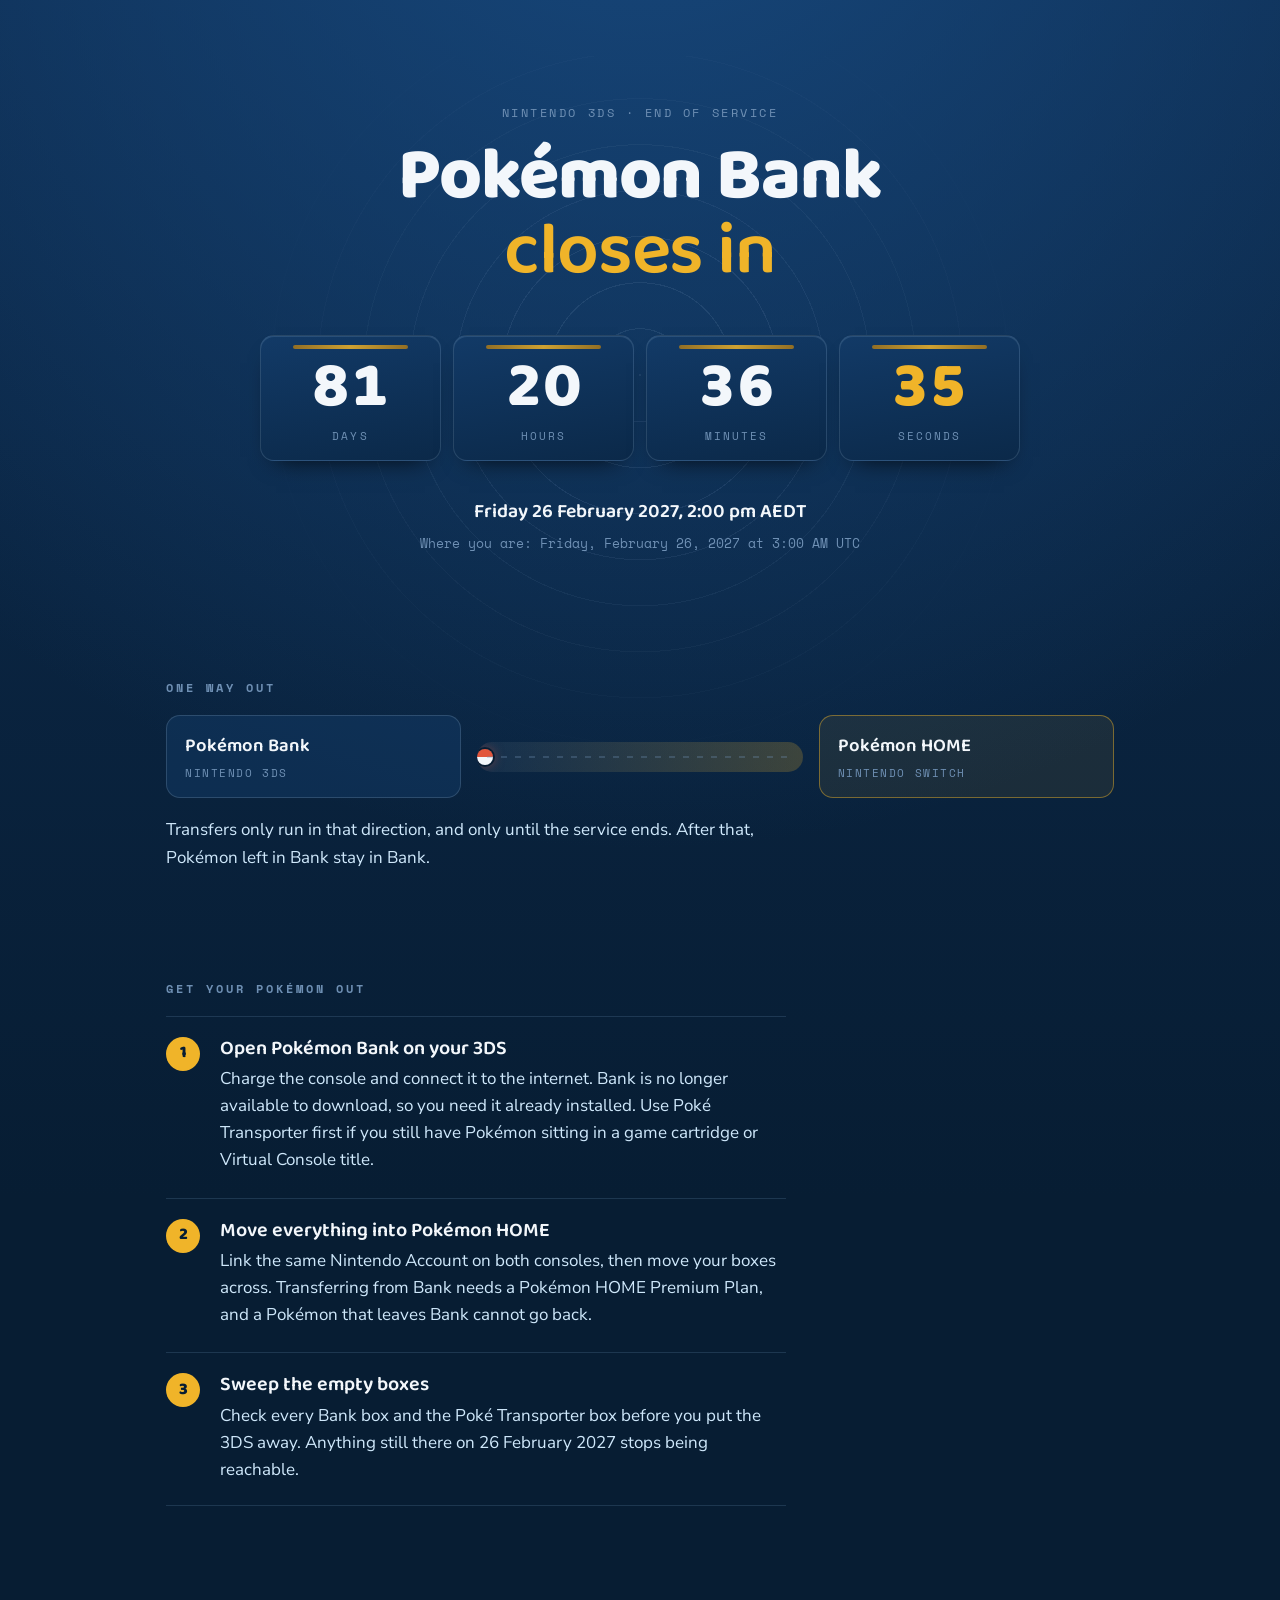
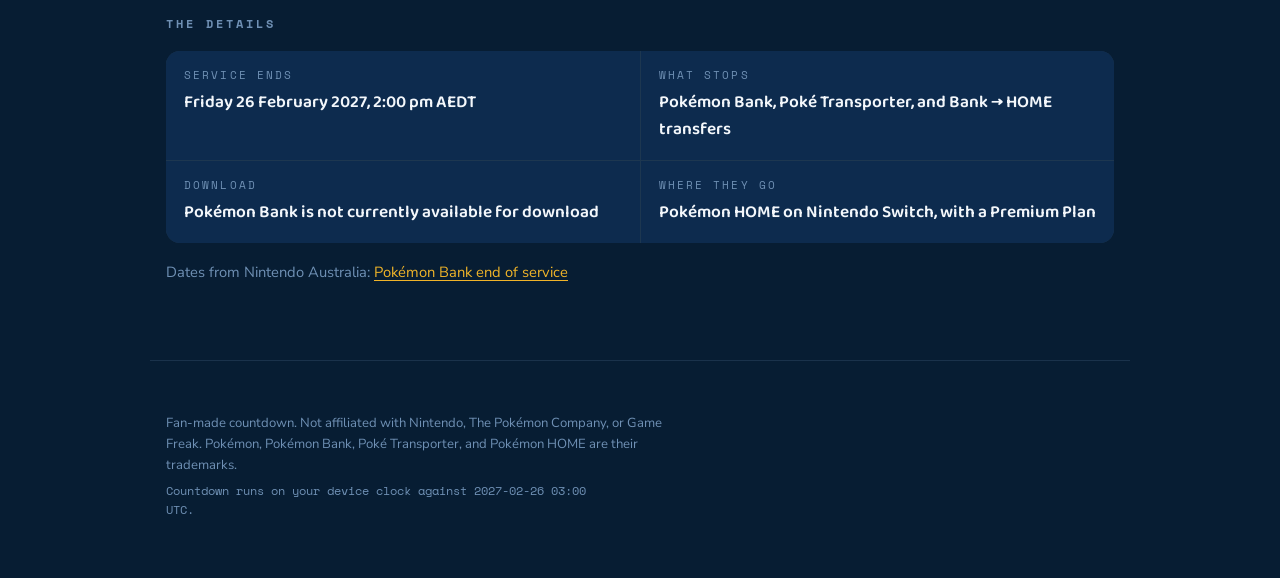
==== index.html @ c3e802b4 "feat: Pokémon-themed countdown to Pokémon Bank end of service Static single-page countdown to 2027-0" ====
<!DOCTYPE html>
<html lang="en">
<head>
<meta charset="utf-8">
<meta name="viewport" content="width=device-width, initial-scale=1">
<title>Pokémon Bank closes in… — countdown to end of service</title>
<meta name="description" content="Live countdown to Pokémon Bank and Poké Transporter end of service on Friday 26 February 2027, 2:00 pm AEDT. Move your Pokémon to Pokémon HOME before the vault shuts.">
<meta name="theme-color" content="#071d33">
<meta property="og:title" content="Pokémon Bank closes in…">
<meta property="og:description" content="Pokémon Bank and Poké Transporter end service on 26 February 2027. Get your Pokémon out.">
<meta property="og:type" content="website">
<link rel="icon" href="data:image/svg+xml,<svg xmlns='http://www.w3.org/2000/svg' viewBox='0 0 32 32'><circle cx='16' cy='16' r='14' fill='%23f0b429'/><path d='M2 16h28' stroke='%23071d33' stroke-width='3'/><circle cx='16' cy='16' r='5' fill='%23071d33'/><circle cx='16' cy='16' r='2.5' fill='%23f3f7fb'/></svg>">
<link rel="preconnect" href="https://fonts.googleapis.com">
<link rel="preconnect" href="https://fonts.gstatic.com" crossorigin>
<link href="https://fonts.googleapis.com/css2?family=Baloo+2:wght@600;800&family=Nunito+Sans:ital,wght@0,400;0,600;1,400&family=Space+Mono:wght@400;700&display=swap" rel="stylesheet">
<link rel="stylesheet" href="styles.css">
</head>
<body>

<main>

  <!-- ░░ hero: the vault door ░░ -->
  <section class="vault" aria-labelledby="hero-title">
    <div class="vault__rings" aria-hidden="true"></div>

    <p class="eyebrow">Nintendo 3DS &middot; end of service</p>
    <h1 id="hero-title">Pokémon&nbsp;Bank<br><span class="hero__verb">closes in</span></h1>

    <!-- signature: four deposit boxes, gold slot band, digits tumbling toward zero -->
    <div class="boxes" id="boxes" aria-hidden="true">
      <div class="box">
        <span class="box__digits" id="days">—</span>
        <span class="box__label">days</span>
      </div>
      <div class="box">
        <span class="box__digits" id="hours">—</span>
        <span class="box__label">hours</span>
      </div>
      <div class="box">
        <span class="box__digits" id="minutes">—</span>
        <span class="box__label">minutes</span>
      </div>
      <div class="box box--seconds">
        <span class="box__digits" id="seconds">—</span>
        <span class="box__label">seconds</span>
      </div>
    </div>
    <p class="sr-only" id="countdown-sr" role="status" aria-live="polite">Loading the countdown.</p>

    <p class="deadline">
      <strong>Friday 26 February 2027, 2:00&nbsp;pm AEDT</strong>
      <span class="deadline__local" id="local-time"></span>
    </p>
  </section>

  <!-- ░░ the one-way trip out ░░ -->
  <section class="rail" aria-labelledby="rail-title">
    <h2 class="rail__title" id="rail-title">One way out</h2>
    <div class="rail__track">
      <div class="node node--from">
        <span class="node__name">Pokémon Bank</span>
        <span class="node__meta">Nintendo 3DS</span>
      </div>
      <div class="rail__line" aria-hidden="true"><span class="rail__ball"></span></div>
      <div class="node node--to">
        <span class="node__name">Pokémon HOME</span>
        <span class="node__meta">Nintendo Switch</span>
      </div>
    </div>
    <p class="rail__note">Transfers only run in that direction, and only until the service ends. After that, Pokémon left in Bank stay in Bank.</p>
  </section>

  <!-- ░░ do this, in this order ░░ -->
  <section class="steps" aria-labelledby="steps-title">
    <h2 id="steps-title">Get your Pokémon out</h2>
    <ol class="steps__list">
      <li class="step">
        <h3 class="step__name">Open Pokémon Bank on your 3DS</h3>
        <p>Charge the console and connect it to the internet. Bank is no longer available to download, so you need it already installed. Use Poké Transporter first if you still have Pokémon sitting in a game cartridge or Virtual Console title.</p>
      </li>
      <li class="step">
        <h3 class="step__name">Move everything into Pokémon HOME</h3>
        <p>Link the same Nintendo Account on both consoles, then move your boxes across. Transferring from Bank needs a Pokémon HOME Premium Plan, and a Pokémon that leaves Bank cannot go back.</p>
      </li>
      <li class="step">
        <h3 class="step__name">Sweep the empty boxes</h3>
        <p>Check every Bank box and the Poké Transporter box before you put the 3DS away. Anything still there on 26 February 2027 stops being reachable.</p>
      </li>
    </ol>
  </section>

  <!-- ░░ the receipt ░░ -->
  <section class="facts" aria-labelledby="facts-title">
    <h2 id="facts-title">The details</h2>
    <dl class="facts__list">
      <div class="fact">
        <dt>Service ends</dt>
        <dd>Friday 26 February 2027, 2:00&nbsp;pm AEDT</dd>
      </div>
      <div class="fact">
        <dt>What stops</dt>
        <dd>Pokémon Bank, Poké Transporter, and Bank&nbsp;→&nbsp;HOME transfers</dd>
      </div>
      <div class="fact">
        <dt>Download</dt>
        <dd>Pokémon Bank is not currently available for download</dd>
      </div>
      <div class="fact">
        <dt>Where they go</dt>
        <dd>Pokémon HOME on Nintendo Switch, with a Premium Plan</dd>
      </div>
    </dl>
    <p class="facts__source">
      Dates from Nintendo&nbsp;Australia:
      <a href="https://www.nintendo.com/au/support/articles/pokemon-bank-end-of-service/" rel="noopener">Pokémon Bank end of service</a>
    </p>
  </section>

</main>

<footer class="footer">
  <p>Fan-made countdown. Not affiliated with Nintendo, The Pokémon Company, or Game Freak. Pokémon, Pokémon Bank, Poké Transporter, and Pokémon HOME are their trademarks.</p>
  <p class="footer__tz">Countdown runs on your device clock against 2027-02-26 03:00 UTC.</p>
</footer>

<script src="countdown.js"></script>
</body>
</html>
---- styles.css ----
/* ───────────────────────────────────────────────
   Pokémon Bank countdown — vault interior palette
   Deposit-slip blue, vault steel, Bank-logo gold.
   One theme on purpose: you are inside the vault.
   ─────────────────────────────────────────────── */

:root {
  --vault-void:   #071d33;
  --vault-deep:   #0d2b4e;
  --vault-panel:  #123a67;
  --steel:        #6f90b4;
  --bank-sky:     #cfe8fb;
  --paper:        #f3f7fb;
  --coin:         #f0b429;
  --coin-dim:     #a8781a;
  --alert:        #e2563c;

  --font-display: "Baloo 2", "Trebuchet MS", system-ui, sans-serif;
  --font-body:    "Nunito Sans", system-ui, -apple-system, sans-serif;
  --font-util:    "Space Mono", ui-monospace, monospace;

  --gutter: 16px;
  --measure: 62ch;
  --radius: 14px;
}

*, *::before, *::after { box-sizing: border-box; }

html { -webkit-text-size-adjust: 100%; }

body {
  margin: 0;
  padding: 0;
  background: var(--vault-void);
  background-image:
    radial-gradient(ellipse 120% 70% at 50% -10%, #17487d 0%, transparent 70%),
    linear-gradient(180deg, var(--vault-deep) 0%, var(--vault-void) 55%);
  background-repeat: no-repeat;
  color: var(--bank-sky);
  font-family: var(--font-body);
  font-size: 17px;
  line-height: 1.6;
  overflow-x: hidden;
}

main { display: block; }

h1, h2, h3 {
  font-family: var(--font-display);
  font-weight: 800;
  line-height: 1.02;
  margin: 0;
  color: var(--paper);
}

a {
  color: var(--coin);
  text-decoration-thickness: 1px;
  text-underline-offset: 3px;
}
a:hover { color: var(--paper); }

:focus-visible {
  outline: 3px solid var(--coin);
  outline-offset: 3px;
  border-radius: 4px;
}

.sr-only {
  position: absolute;
  width: 1px; height: 1px;
  padding: 0; margin: -1px;
  overflow: hidden;
  clip: rect(0 0 0 0);
  white-space: nowrap;
  border: 0;
}

/* shared section shell — one source of spacing, no later overrides */
.vault, .rail, .steps, .facts, .footer {
  padding-inline: var(--gutter);
  margin-inline: auto;
  max-width: 980px;
}

/* ── hero: vault door ───────────────────────── */

.vault {
  position: relative;
  padding-block: clamp(56px, 11vw, 104px) clamp(40px, 7vw, 72px);
  text-align: center;
}

/* concentric vault-door rings, the single loud backdrop */
.vault__rings {
  position: absolute;
  top: clamp(20px, 6vw, 56px);
  left: 50%;
  translate: -50% 0;
  width: min(760px, 150vw);
  aspect-ratio: 1;
  pointer-events: none;
  z-index: 0;
  background:
    repeating-radial-gradient(circle at 50% 42%,
      rgba(111,144,180,0.16) 0 1px,
      transparent 1px 46px);
  mask-image: radial-gradient(circle at 50% 42%, #000 20%, transparent 68%);
  -webkit-mask-image: radial-gradient(circle at 50% 42%, #000 20%, transparent 68%);
}

.vault > *:not(.vault__rings) { position: relative; z-index: 1; }

.eyebrow {
  font-family: var(--font-util);
  font-size: 0.72rem;
  letter-spacing: 0.22em;
  text-transform: uppercase;
  color: var(--steel);
  margin: 0 0 18px;
}

#hero-title {
  font-size: clamp(2.6rem, 10vw, 4.6rem);
  letter-spacing: -0.015em;
}

.hero__verb {
  display: inline-block;
  color: var(--coin);
  font-weight: 600;
}

/* ── signature: the deposit boxes ───────────── */

.boxes {
  display: grid;
  grid-template-columns: repeat(2, minmax(0, 1fr));
  gap: 12px;
  margin: clamp(28px, 5vw, 44px) auto 0;
  max-width: 760px;
}

.box {
  position: relative;
  padding: 20px 10px 16px;
  border-radius: var(--radius);
  background: linear-gradient(170deg, var(--vault-panel) 0%, #0b2949 100%);
  border: 1px solid rgba(207,232,251,0.14);
  box-shadow: inset 0 1px 0 rgba(207,232,251,0.12), 0 12px 24px -16px #000;
  overflow: hidden;
}

/* the gold slot band every Bank deposit box carries */
.box::before {
  content: "";
  position: absolute;
  inset-inline: 18%;
  top: 9px;
  height: 4px;
  border-radius: 99px;
  background: linear-gradient(90deg, var(--coin-dim), var(--coin), var(--coin-dim));
  opacity: 0.85;
}

.box__digits {
  display: block;
  font-family: var(--font-display);
  font-weight: 800;
  font-size: clamp(2.5rem, 11vw, 4rem);
  line-height: 1;
  color: var(--paper);
  font-variant-numeric: tabular-nums;
  letter-spacing: 0.01em;
}

.box__label {
  display: block;
  margin-top: 8px;
  font-family: var(--font-util);
  font-size: 0.66rem;
  letter-spacing: 0.2em;
  text-transform: uppercase;
  color: var(--steel);
}

.box--seconds .box__digits { color: var(--coin); }

/* final day: the whole vault goes red */
.boxes.is-urgent .box__digits { color: var(--alert); }

.deadline {
  margin: clamp(26px, 4vw, 36px) 0 0;
  font-size: 1.02rem;
  color: var(--bank-sky);
}
.deadline strong {
  display: block;
  font-family: var(--font-display);
  font-weight: 600;
  font-size: 1.22rem;
  color: var(--paper);
}
.deadline__local {
  display: block;
  margin-top: 6px;
  font-family: var(--font-util);
  font-size: 0.8rem;
  color: var(--steel);
}

/* ended state */
.vault.is-ended .hero__verb { color: var(--alert); }

/* ── rail: Bank → HOME ──────────────────────── */

.rail { padding-block: clamp(34px, 6vw, 56px); }

.rail__title, .steps h2, .facts h2 {
  font-size: 0.78rem;
  font-family: var(--font-util);
  font-weight: 700;
  letter-spacing: 0.24em;
  text-transform: uppercase;
  color: var(--steel);
  margin-bottom: 20px;
}

.rail__track {
  display: grid;
  grid-template-columns: 1fr;
  gap: 14px;
  align-items: center;
}

.node {
  padding: 16px 18px;
  border-radius: var(--radius);
  border: 1px solid rgba(207,232,251,0.16);
  background: rgba(18,58,103,0.5);
}
.node--to {
  border-color: rgba(240,180,41,0.45);
  background: rgba(240,180,41,0.08);
}
.node__name {
  display: block;
  font-family: var(--font-display);
  font-weight: 600;
  font-size: 1.16rem;
  color: var(--paper);
}
.node__meta {
  display: block;
  font-family: var(--font-util);
  font-size: 0.7rem;
  letter-spacing: 0.14em;
  text-transform: uppercase;
  color: var(--steel);
  margin-top: 2px;
}

.rail__line {
  position: relative;
  height: 30px;
  border-radius: 99px;
  background:
    linear-gradient(90deg, rgba(111,144,180,0.1), rgba(240,180,41,0.22));
  overflow: hidden;
}
.rail__line::after {
  content: "";
  position: absolute;
  inset-inline: 10px;
  top: 50%;
  height: 1px;
  translate: 0 -50%;
  background: repeating-linear-gradient(90deg, var(--steel) 0 6px, transparent 6px 14px);
  opacity: 0.6;
}

/* the travelling Poké Ball */
.rail__ball {
  position: absolute;
  top: 50%;
  left: 0;
  width: 16px; height: 16px;
  translate: 0 -50%;
  border-radius: 50%;
  background: linear-gradient(180deg, var(--alert) 0 48%, var(--paper) 52% 100%);
  box-shadow: 0 0 0 2px var(--vault-void), 0 0 12px rgba(226,86,60,0.6);
  animation: travel 4.2s cubic-bezier(.5,0,.5,1) infinite;
}

@keyframes travel {
  0%   { left: 2%;  opacity: 0; }
  12%  { opacity: 1; }
  88%  { opacity: 1; }
  100% { left: 94%; opacity: 0; }
}

.rail__note {
  margin: 18px 0 0;
  max-width: var(--measure);
  color: var(--bank-sky);
}

/* ── steps ──────────────────────────────────── */

.steps { padding-block: clamp(34px, 6vw, 56px); }

.steps__list {
  list-style: none;
  counter-reset: step;
  margin: 0;
  padding: 0;
  display: grid;
  gap: 2px;
}

.step {
  counter-increment: step;
  position: relative;
  padding: 22px 0 22px 54px;
  border-top: 1px solid rgba(111,144,180,0.22);
  max-width: var(--measure);
}
.steps__list .step:last-child { border-bottom: 1px solid rgba(111,144,180,0.22); }

.step::before {
  content: counter(step);
  position: absolute;
  left: 0;
  top: 20px;
  width: 34px; height: 34px;
  display: grid;
  place-items: center;
  border-radius: 50%;
  background: var(--coin);
  color: var(--vault-void);
  font-family: var(--font-display);
  font-weight: 800;
  font-size: 1.05rem;
}

.step__name {
  font-size: 1.24rem;
  font-weight: 600;
  margin-bottom: 6px;
}
.step p { margin: 0; color: var(--bank-sky); }

/* ── facts ──────────────────────────────────── */

.facts { padding-block: clamp(34px, 6vw, 56px); }

.facts__list {
  margin: 0;
  display: grid;
  grid-template-columns: 1fr;
  gap: 1px;
  background: rgba(111,144,180,0.22);
  border-radius: var(--radius);
  overflow: hidden;
}

.fact {
  background: var(--vault-deep);
  padding: 16px 18px;
}
.fact dt {
  font-family: var(--font-util);
  font-size: 0.66rem;
  letter-spacing: 0.2em;
  text-transform: uppercase;
  color: var(--steel);
}
.fact dd {
  margin: 5px 0 0;
  font-family: var(--font-display);
  font-weight: 600;
  font-size: 1.08rem;
  color: var(--paper);
}

.facts__source {
  margin: 18px 0 0;
  font-size: 0.92rem;
  color: var(--steel);
}

/* ── footer ─────────────────────────────────── */

.footer {
  padding-block: clamp(30px, 5vw, 52px);
  border-top: 1px solid rgba(111,144,180,0.18);
  margin-top: 20px;
  color: var(--steel);
  font-size: 0.82rem;
}
.footer p { margin: 0 0 6px; max-width: var(--measure); }
.footer__tz { font-family: var(--font-util); font-size: 0.74rem; }

/* ── wider viewports ────────────────────────── */

@media (min-width: 620px) {
  .boxes { grid-template-columns: repeat(4, minmax(0, 1fr)); }
  .facts__list { grid-template-columns: repeat(2, minmax(0, 1fr)); }
  .rail__track { grid-template-columns: minmax(0,1fr) minmax(90px, 1.1fr) minmax(0,1fr); gap: 16px; }
}

@media (prefers-reduced-motion: reduce) {
  .rail__ball { animation: none; left: 46%; opacity: 1; }
  * { scroll-behavior: auto; }
}
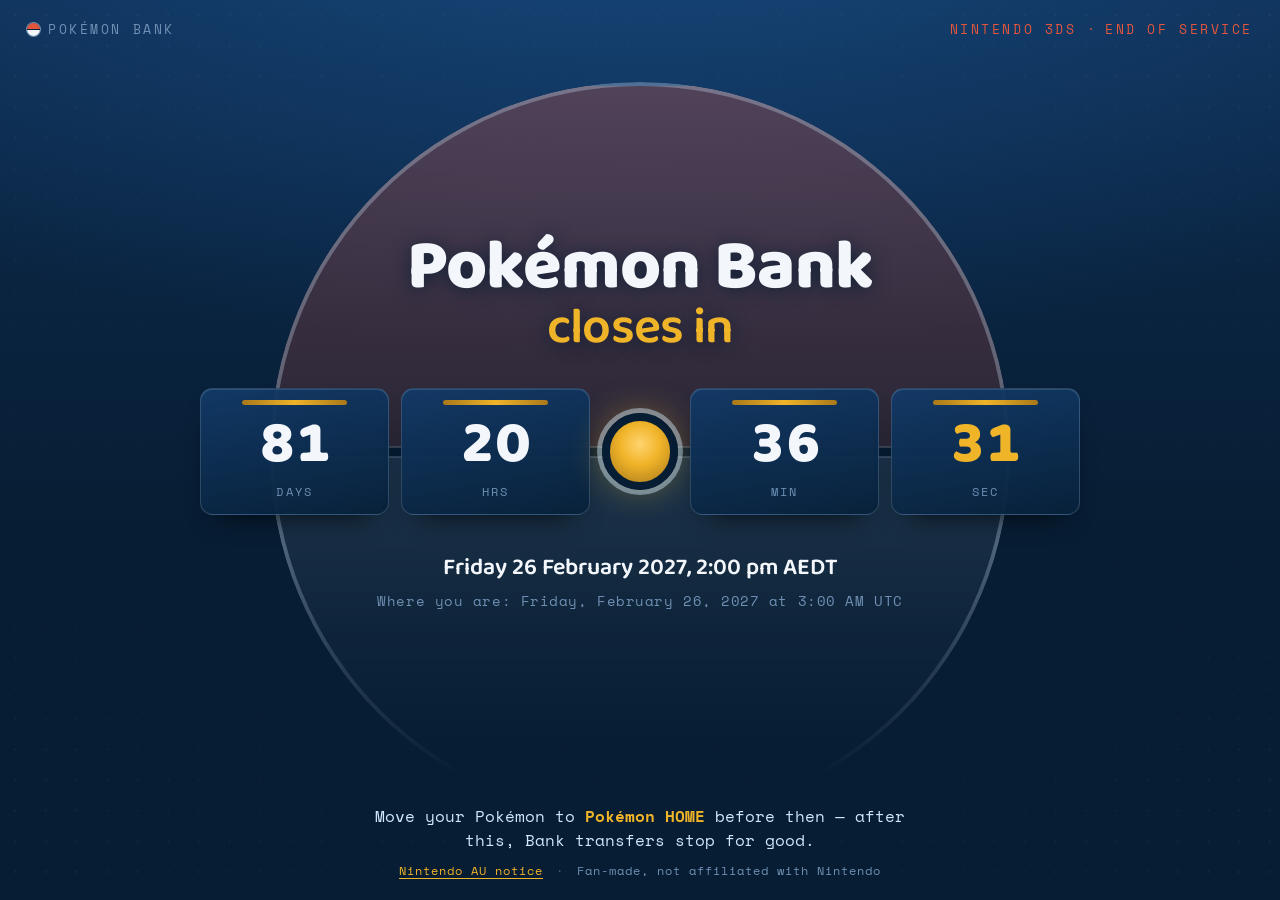
==== commit c97aaf44: "feat: rebuild countdown as a single no-scroll Poké Ball screen The page is now one 100dvh grid (bar " ====
--- a/index.html
+++ b/index.html
@@ -2,47 +2,58 @@
 <html lang="en">
 <head>
 <meta charset="utf-8">
-<meta name="viewport" content="width=device-width, initial-scale=1">
+<meta name="viewport" content="width=device-width, initial-scale=1, viewport-fit=cover">
 <title>Pokémon Bank closes in… — countdown to end of service</title>
 <meta name="description" content="Live countdown to Pokémon Bank and Poké Transporter end of service on Friday 26 February 2027, 2:00 pm AEDT. Move your Pokémon to Pokémon HOME before the vault shuts.">
 <meta name="theme-color" content="#071d33">
 <meta property="og:title" content="Pokémon Bank closes in…">
 <meta property="og:description" content="Pokémon Bank and Poké Transporter end service on 26 February 2027. Get your Pokémon out.">
 <meta property="og:type" content="website">
-<link rel="icon" href="data:image/svg+xml,<svg xmlns='http://www.w3.org/2000/svg' viewBox='0 0 32 32'><circle cx='16' cy='16' r='14' fill='%23f0b429'/><path d='M2 16h28' stroke='%23071d33' stroke-width='3'/><circle cx='16' cy='16' r='5' fill='%23071d33'/><circle cx='16' cy='16' r='2.5' fill='%23f3f7fb'/></svg>">
+<link rel="icon" href="data:image/svg+xml,<svg xmlns='http://www.w3.org/2000/svg' viewBox='0 0 32 32'><circle cx='16' cy='16' r='14' fill='%23e2563c'/><path d='M2.3 16a13.7 13.7 0 0 0 27.4 0z' fill='%23f3f7fb'/><path d='M2 16h28' stroke='%23071d33' stroke-width='3'/><circle cx='16' cy='16' r='5' fill='%23071d33'/><circle cx='16' cy='16' r='2.6' fill='%23f0b429'/></svg>">
 <link rel="preconnect" href="https://fonts.googleapis.com">
 <link rel="preconnect" href="https://fonts.gstatic.com" crossorigin>
-<link href="https://fonts.googleapis.com/css2?family=Baloo+2:wght@600;800&family=Nunito+Sans:ital,wght@0,400;0,600;1,400&family=Space+Mono:wght@400;700&display=swap" rel="stylesheet">
+<link href="https://fonts.googleapis.com/css2?family=Baloo+2:wght@600;800&family=Space+Mono:wght@400;700&display=swap" rel="stylesheet">
 <link rel="stylesheet" href="styles.css">
 </head>
 <body>
 
-<main>
+<div class="screen vault">
 
-  <!-- ░░ hero: the vault door ░░ -->
-  <section class="vault" aria-labelledby="hero-title">
-    <div class="vault__rings" aria-hidden="true"></div>
+  <div class="grid-wash" aria-hidden="true"></div>
 
-    <p class="eyebrow">Nintendo 3DS &middot; end of service</p>
-    <h1 id="hero-title">Pokémon&nbsp;Bank<br><span class="hero__verb">closes in</span></h1>
+  <header class="bar">
+    <span class="bar__tag"><span class="bar__pip"></span>Pokémon Bank</span>
+    <span class="bar__tag bar__tag--end"><span class="bar__sys">Nintendo 3DS &middot; </span>end of service</span>
+  </header>
 
-    <!-- signature: four deposit boxes, gold slot band, digits tumbling toward zero -->
+  <main class="stage">
+    <h1 id="hero-title">Pokémon Bank <span class="hero__verb">closes in</span></h1>
+
+    <!-- the vault door is a Poké Ball; its seam runs along the deposit row,
+         and its button sits in the middle of the row, not behind it -->
     <div class="boxes" id="boxes" aria-hidden="true">
+      <div class="pokeball">
+        <span class="pokeball__seam"></span>
+      </div>
+
       <div class="box">
         <span class="box__digits" id="days">—</span>
         <span class="box__label">days</span>
       </div>
       <div class="box">
         <span class="box__digits" id="hours">—</span>
-        <span class="box__label">hours</span>
+        <span class="box__label">hrs</span>
       </div>
+
+      <span class="pivot"></span>
+
       <div class="box">
         <span class="box__digits" id="minutes">—</span>
-        <span class="box__label">minutes</span>
+        <span class="box__label">min</span>
       </div>
       <div class="box box--seconds">
         <span class="box__digits" id="seconds">—</span>
-        <span class="box__label">seconds</span>
+        <span class="box__label">sec</span>
       </div>
     </div>
     <p class="sr-only" id="countdown-sr" role="status" aria-live="polite">Loading the countdown.</p>
@@ -51,77 +62,18 @@
       <strong>Friday 26 February 2027, 2:00&nbsp;pm AEDT</strong>
       <span class="deadline__local" id="local-time"></span>
     </p>
-  </section>
+  </main>
 
-  <!-- ░░ the one-way trip out ░░ -->
-  <section class="rail" aria-labelledby="rail-title">
-    <h2 class="rail__title" id="rail-title">One way out</h2>
-    <div class="rail__track">
-      <div class="node node--from">
-        <span class="node__name">Pokémon Bank</span>
-        <span class="node__meta">Nintendo 3DS</span>
-      </div>
-      <div class="rail__line" aria-hidden="true"><span class="rail__ball"></span></div>
-      <div class="node node--to">
-        <span class="node__name">Pokémon HOME</span>
-        <span class="node__meta">Nintendo Switch</span>
-      </div>
-    </div>
-    <p class="rail__note">Transfers only run in that direction, and only until the service ends. After that, Pokémon left in Bank stay in Bank.</p>
-  </section>
+  <footer class="foot">
+    <p class="cta">Move your Pokémon to <strong>Pokémon&nbsp;HOME</strong> before then &mdash; after this, Bank transfers stop for good.</p>
+    <p class="meta">
+      <a href="https://www.nintendo.com/au/support/articles/pokemon-bank-end-of-service/" rel="noopener">Nintendo&nbsp;AU notice</a>
+      <span class="meta__sep">&middot;</span>
+      Fan-made, not affiliated with Nintendo
+    </p>
+  </footer>
 
-  <!-- ░░ do this, in this order ░░ -->
-  <section class="steps" aria-labelledby="steps-title">
-    <h2 id="steps-title">Get your Pokémon out</h2>
-    <ol class="steps__list">
-      <li class="step">
-        <h3 class="step__name">Open Pokémon Bank on your 3DS</h3>
-        <p>Charge the console and connect it to the internet. Bank is no longer available to download, so you need it already installed. Use Poké Transporter first if you still have Pokémon sitting in a game cartridge or Virtual Console title.</p>
-      </li>
-      <li class="step">
-        <h3 class="step__name">Move everything into Pokémon HOME</h3>
-        <p>Link the same Nintendo Account on both consoles, then move your boxes across. Transferring from Bank needs a Pokémon HOME Premium Plan, and a Pokémon that leaves Bank cannot go back.</p>
-      </li>
-      <li class="step">
-        <h3 class="step__name">Sweep the empty boxes</h3>
-        <p>Check every Bank box and the Poké Transporter box before you put the 3DS away. Anything still there on 26 February 2027 stops being reachable.</p>
-      </li>
-    </ol>
-  </section>
-
-  <!-- ░░ the receipt ░░ -->
-  <section class="facts" aria-labelledby="facts-title">
-    <h2 id="facts-title">The details</h2>
-    <dl class="facts__list">
-      <div class="fact">
-        <dt>Service ends</dt>
-        <dd>Friday 26 February 2027, 2:00&nbsp;pm AEDT</dd>
-      </div>
-      <div class="fact">
-        <dt>What stops</dt>
-        <dd>Pokémon Bank, Poké Transporter, and Bank&nbsp;→&nbsp;HOME transfers</dd>
-      </div>
-      <div class="fact">
-        <dt>Download</dt>
-        <dd>Pokémon Bank is not currently available for download</dd>
-      </div>
-      <div class="fact">
-        <dt>Where they go</dt>
-        <dd>Pokémon HOME on Nintendo Switch, with a Premium Plan</dd>
-      </div>
-    </dl>
-    <p class="facts__source">
-      Dates from Nintendo&nbsp;Australia:
-      <a href="https://www.nintendo.com/au/support/articles/pokemon-bank-end-of-service/" rel="noopener">Pokémon Bank end of service</a>
-    </p>
-  </section>
-
-</main>
-
-<footer class="footer">
-  <p>Fan-made countdown. Not affiliated with Nintendo, The Pokémon Company, or Game Freak. Pokémon, Pokémon Bank, Poké Transporter, and Pokémon HOME are their trademarks.</p>
-  <p class="footer__tz">Countdown runs on your device clock against 2027-02-26 03:00 UTC.</p>
-</footer>
+</div>
 
 <script src="countdown.js"></script>
 </body>
--- a/styles.css
+++ b/styles.css
@@ -1,70 +1,313 @@
-/* ───────────────────────────────────────────────
-   Pokémon Bank countdown — vault interior palette
-   Deposit-slip blue, vault steel, Bank-logo gold.
-   One theme on purpose: you are inside the vault.
-   ─────────────────────────────────────────────── */
+/* ───────────────────────────────────────────────────────────────
+   Pokémon Bank countdown — one screen, no scroll.
+   The vault door is a Poké Ball; its seam runs behind the
+   deposit boxes. Palette is Bank's own: deposit-slip blue,
+   vault steel, Bank-logo gold, Poké Ball red.
+   Every size is clamped against BOTH vw and vh so the single
+   screen holds on a phone in landscape and on a desktop.
+   ─────────────────────────────────────────────────────────────── */
 
 :root {
-  --vault-void:   #071d33;
-  --vault-deep:   #0d2b4e;
-  --vault-panel:  #123a67;
-  --steel:        #6f90b4;
-  --bank-sky:     #cfe8fb;
-  --paper:        #f3f7fb;
-  --coin:         #f0b429;
-  --coin-dim:     #a8781a;
-  --alert:        #e2563c;
+  --vault-void:  #071d33;
+  --vault-deep:  #0d2b4e;
+  --vault-panel: #123a67;
+  --steel:       #6f90b4;
+  --bank-sky:    #cfe8fb;
+  --paper:       #f3f7fb;
+  --coin:        #f0b429;
+  --coin-dim:    #a8781a;
+  --ball-red:    #e2563c;
 
   --font-display: "Baloo 2", "Trebuchet MS", system-ui, sans-serif;
-  --font-body:    "Nunito Sans", system-ui, -apple-system, sans-serif;
   --font-util:    "Space Mono", ui-monospace, monospace;
 
-  --gutter: 16px;
-  --measure: 62ch;
-  --radius: 14px;
+  /* Every size is clamped against BOTH axes: the width term wins on a
+     phone, the height term wins on a short landscape window. */
+  --radius: clamp(8px, 1.4vmin, 16px);
 }
 
 *, *::before, *::after { box-sizing: border-box; }
 
-html { -webkit-text-size-adjust: 100%; }
-
-body {
+html, body {
+  height: 100%;
   margin: 0;
   padding: 0;
+  overflow: hidden;              /* no scrolling, anywhere */
+  overscroll-behavior: none;
+}
+
+body {
   background: var(--vault-void);
-  background-image:
-    radial-gradient(ellipse 120% 70% at 50% -10%, #17487d 0%, transparent 70%),
-    linear-gradient(180deg, var(--vault-deep) 0%, var(--vault-void) 55%);
-  background-repeat: no-repeat;
   color: var(--bank-sky);
-  font-family: var(--font-body);
-  font-size: 17px;
-  line-height: 1.6;
-  overflow-x: hidden;
-}
-
-main { display: block; }
-
-h1, h2, h3 {
+  font-family: var(--font-util);
+  -webkit-text-size-adjust: 100%;
+  -webkit-font-smoothing: antialiased;
+}
+
+/* ── the screen: a single viewport-height vault panel ────────── */
+
+.screen {
+  position: relative;
+  isolation: isolate;
+  height: 100dvh;
+  min-height: 100svh;
+  display: grid;
+  /* max-content, not auto: auto tracks get inflated by align-content stretch */
+  grid-template-rows: max-content minmax(0, 1fr) max-content;
+  row-gap: clamp(8px, 2vmin, 24px);
+  padding:
+    calc(env(safe-area-inset-top)    + clamp(10px, 2.2vmin, 22px))
+    calc(env(safe-area-inset-right)  + clamp(14px, 3vmin, 40px))
+    calc(env(safe-area-inset-bottom) + clamp(10px, 2.2vmin, 22px))
+    calc(env(safe-area-inset-left)   + clamp(14px, 3vmin, 40px));
+  background:
+    radial-gradient(ellipse 130% 80% at 50% -15%, #17487d 0%, transparent 68%),
+    linear-gradient(180deg, var(--vault-deep) 0%, var(--vault-void) 60%);
+}
+
+/* ── the Poké Ball vault door ────────────────────────────────── */
+/* Anchored to the deposit row, so the seam always runs through it. */
+
+.pokeball {
+  position: absolute;
+  top: 50%;
+  left: 50%;
+  translate: -50% -50%;
+  width: min(90vmin, 740px);
+  aspect-ratio: 1;
+  border-radius: 50%;
+  z-index: -1;            /* behind the headline, above the dot wash */
+  pointer-events: none;
+  background:
+    linear-gradient(180deg,
+      rgba(226, 86, 60, 0.30) 0%,
+      rgba(226, 86, 60, 0.16) 49.4%,
+      rgba(207, 232, 251, 0.10) 50.6%,
+      rgba(207, 232, 251, 0.02) 100%);
+  border: clamp(2px, 0.45vmin, 5px) solid rgba(207, 232, 251, 0.30);
+  box-shadow: 0 0 120px rgba(7, 29, 51, 0.85);
+  /* the lower half dissolves instead of being cut off by the viewport,
+     so the ball reads as a door sinking into the vault floor */
+  mask-image: linear-gradient(180deg, #000 0 62%, transparent 94%);
+  -webkit-mask-image: linear-gradient(180deg, #000 0 62%, transparent 94%);
+}
+
+/* the band across a Poké Ball — also the vault door's hinge line */
+.pokeball__seam {
+  position: absolute;
+  top: 50%;
+  left: 0;
+  right: 0;
+  height: clamp(4px, 1vmin, 10px);
+  translate: 0 -50%;
+  background: var(--vault-void);
+  box-shadow:
+    0 -1px 0 rgba(207, 232, 251, 0.34),
+    0  1px 0 rgba(207, 232, 251, 0.34);
+}
+
+/* the ball's centre button, sitting in the middle of the deposit row */
+.pivot {
+  position: relative;
+  z-index: 1;
+  align-self: center;
+  width: clamp(30px, 8.5vmin, 78px);
+  aspect-ratio: 1;
+  border-radius: 50%;
+  background: radial-gradient(circle at 50% 38%, #ffd470 0%, var(--coin) 42%, var(--coin-dim) 100%);
+  border: clamp(3px, 0.9vmin, 8px) solid var(--vault-void);
+  box-shadow:
+    0 0 0 clamp(2px, 0.55vmin, 5px) rgba(207, 232, 251, 0.45),
+    0 0 34px rgba(240, 180, 41, 0.4);
+  animation: pulse 3.4s ease-in-out infinite;
+}
+
+@keyframes pulse {
+  0%, 100% { box-shadow: 0 0 0 clamp(2px, 0.55vmin, 5px) rgba(207,232,251,0.45), 0 0 22px rgba(240,180,41,0.28); }
+  50%      { box-shadow: 0 0 0 clamp(2px, 0.55vmin, 5px) rgba(207,232,251,0.60), 0 0 52px rgba(240,180,41,0.6); }
+}
+
+/* PC-box dot wash: the storage screen texture, barely there */
+.grid-wash {
+  position: absolute;
+  inset: 0;
+  z-index: -2;
+  pointer-events: none;
+  background-image: radial-gradient(rgba(207, 232, 251, 0.12) 1px, transparent 1px);
+  background-size: clamp(18px, 3.4vmin, 34px) clamp(18px, 3.4vmin, 34px);
+  mask-image: radial-gradient(ellipse 85% 70% at 50% 50%, transparent 38%, #000 100%);
+  -webkit-mask-image: radial-gradient(ellipse 85% 70% at 50% 50%, transparent 38%, #000 100%);
+  opacity: 0.55;
+}
+
+/* ── top bar: a 3DS-style status strip ──────────────────────── */
+
+.bar {
+  display: flex;
+  min-width: 0;          /* grid items default to min-width:auto and refuse to shrink */
+  justify-content: space-between;
+  align-items: center;
+  gap: 10px;
+  font-size: clamp(0.56rem, min(2.8vw, 1.5vh), 0.8rem);
+  letter-spacing: 0.2em;
+  text-transform: uppercase;
+  color: var(--steel);
+}
+
+.bar__tag { display: inline-flex; align-items: center; gap: 0.6em; white-space: nowrap; min-width: 0; }
+.bar__tag--end { color: var(--ball-red); flex: 0 1 auto; overflow: hidden; text-overflow: ellipsis; }
+
+/* a Poké Ball pip, drawn in CSS */
+.bar__pip {
+  width: 1.05em;
+  height: 1.05em;
+  border-radius: 50%;
+  flex: none;
+  background: linear-gradient(180deg, var(--ball-red) 0 46%, var(--vault-void) 46% 54%, var(--paper) 54% 100%);
+  box-shadow: 0 0 0 1px rgba(207, 232, 251, 0.5);
+}
+
+/* ── stage: title, boxes, deadline ──────────────────────────── */
+
+.stage {
+  display: grid;
+  min-width: 0;
+  align-content: center;
+  justify-items: center;
+  gap: clamp(12px, min(4vw, 3.4vh), 34px);
+  text-align: center;
+  min-height: 0;
+}
+
+#hero-title {
+  margin: 0;
+  max-width: 100%;
+  text-wrap: balance;
   font-family: var(--font-display);
   font-weight: 800;
-  line-height: 1.02;
+  line-height: 1.0;
+  letter-spacing: -0.01em;
+  font-size: clamp(1.5rem, min(8.6vw, 8vh), 4.4rem);
+  color: var(--paper);
+  text-shadow: 0 2px 18px rgba(7, 29, 51, 0.8);
+}
+
+.hero__verb {
+  display: block;
+  font-weight: 600;
+  color: var(--coin);
+  font-size: 0.72em;
+}
+
+/* ── the deposit boxes ──────────────────────────────────────── */
+
+.boxes {
+  position: relative;
+  display: grid;
+  grid-template-columns: repeat(2, minmax(0, 1fr)) auto repeat(2, minmax(0, 1fr));
+  align-items: stretch;
+  gap: clamp(5px, 1.3vmin, 14px);
+  width: 100%;
+  max-width: min(100%, 820px);
+}
+
+.box {
+  position: relative;
+  z-index: 1;
+  padding: clamp(14px, 3vmin, 26px) clamp(2px, 0.8vmin, 10px) clamp(7px, 1.6vmin, 15px);
+  border-radius: var(--radius);
+  background: linear-gradient(170deg, rgba(18, 58, 103, 0.96) 0%, rgba(8, 33, 58, 0.96) 100%);
+  border: 1px solid rgba(207, 232, 251, 0.18);
+  box-shadow: inset 0 1px 0 rgba(207, 232, 251, 0.14), 0 14px 30px -18px #000;
+  overflow: hidden;
+}
+
+/* the gold slot band on the front of every Bank deposit box */
+.box::before {
+  content: "";
+  position: absolute;
+  inset-inline: 22%;
+  top: clamp(5px, 1.2vmin, 11px);
+  height: clamp(3px, 0.6vmin, 5px);
+  border-radius: 99px;
+  background: linear-gradient(90deg, var(--coin-dim), var(--coin), var(--coin-dim));
+}
+
+.box__digits {
+  display: block;
+  font-family: var(--font-display);
+  font-weight: 800;
+  line-height: 1;
+  font-size: clamp(1.3rem, min(8vw, 6.6vh), 3.9rem);
+  color: var(--paper);
+  font-variant-numeric: tabular-nums;
+}
+
+.box__label {
+  display: block;
+  margin-top: clamp(3px, 0.9vmin, 9px);
+  font-size: clamp(0.5rem, min(2.5vw, 1.5vh), 0.72rem);
+  letter-spacing: 0.18em;
+  text-transform: uppercase;
+  color: var(--steel);
+}
+
+.box--seconds .box__digits { color: var(--coin); }
+
+/* final day: the whole vault goes red */
+.boxes.is-urgent .box__digits { color: var(--ball-red); }
+
+/* ── deadline ───────────────────────────────────────────────── */
+
+.deadline { margin: 0; }
+
+.deadline strong {
+  display: block;
+  font-family: var(--font-display);
+  font-weight: 600;
+  font-size: clamp(0.84rem, min(4.2vw, 2.6vh), 1.5rem);
+  color: var(--paper);
+}
+
+.deadline__local {
+  display: block;
+  margin-top: 0.35em;
+  font-size: clamp(0.56rem, min(3vw, 1.7vh), 0.86rem);
+  letter-spacing: 0.04em;
+  color: var(--steel);
+}
+
+/* ── bottom bar ─────────────────────────────────────────────── */
+
+.foot {
+  display: grid;
+  min-width: 0;
+  gap: clamp(4px, 1vmin, 10px);
+  justify-items: center;
+  text-align: center;
+}
+
+.cta {
   margin: 0;
-  color: var(--paper);
-}
-
-a {
-  color: var(--coin);
-  text-decoration-thickness: 1px;
-  text-underline-offset: 3px;
-}
+  max-width: min(54ch, 100%);
+  font-size: clamp(0.62rem, min(3.3vw, 1.9vh), 0.98rem);
+  line-height: 1.5;
+  color: var(--bank-sky);
+}
+.cta strong { color: var(--coin); font-weight: 700; }
+
+.meta {
+  margin: 0;
+  font-size: clamp(0.54rem, min(2.7vw, 1.5vh), 0.78rem);
+  letter-spacing: 0.08em;
+  color: var(--steel);
+}
+.meta__sep { opacity: 0.6; margin: 0 0.4em; }
+
+a { color: var(--coin); text-underline-offset: 3px; }
 a:hover { color: var(--paper); }
 
-:focus-visible {
-  outline: 3px solid var(--coin);
-  outline-offset: 3px;
-  border-radius: 4px;
-}
+:focus-visible { outline: 3px solid var(--coin); outline-offset: 3px; border-radius: 4px; }
 
 .sr-only {
   position: absolute;
@@ -76,340 +319,43 @@
   border: 0;
 }
 
-/* shared section shell — one source of spacing, no later overrides */
-.vault, .rail, .steps, .facts, .footer {
-  padding-inline: var(--gutter);
-  margin-inline: auto;
-  max-width: 980px;
-}
-
-/* ── hero: vault door ───────────────────────── */
-
-.vault {
-  position: relative;
-  padding-block: clamp(56px, 11vw, 104px) clamp(40px, 7vw, 72px);
-  text-align: center;
-}
-
-/* concentric vault-door rings, the single loud backdrop */
-.vault__rings {
-  position: absolute;
-  top: clamp(20px, 6vw, 56px);
-  left: 50%;
-  translate: -50% 0;
-  width: min(760px, 150vw);
-  aspect-ratio: 1;
-  pointer-events: none;
-  z-index: 0;
-  background:
-    repeating-radial-gradient(circle at 50% 42%,
-      rgba(111,144,180,0.16) 0 1px,
-      transparent 1px 46px);
-  mask-image: radial-gradient(circle at 50% 42%, #000 20%, transparent 68%);
-  -webkit-mask-image: radial-gradient(circle at 50% 42%, #000 20%, transparent 68%);
-}
-
-.vault > *:not(.vault__rings) { position: relative; z-index: 1; }
-
-.eyebrow {
-  font-family: var(--font-util);
-  font-size: 0.72rem;
-  letter-spacing: 0.22em;
-  text-transform: uppercase;
-  color: var(--steel);
-  margin: 0 0 18px;
-}
-
-#hero-title {
-  font-size: clamp(2.6rem, 10vw, 4.6rem);
-  letter-spacing: -0.015em;
-}
-
-.hero__verb {
-  display: inline-block;
-  color: var(--coin);
-  font-weight: 600;
-}
-
-/* ── signature: the deposit boxes ───────────── */
-
-.boxes {
-  display: grid;
-  grid-template-columns: repeat(2, minmax(0, 1fr));
-  gap: 12px;
-  margin: clamp(28px, 5vw, 44px) auto 0;
-  max-width: 760px;
-}
-
-.box {
-  position: relative;
-  padding: 20px 10px 16px;
-  border-radius: var(--radius);
-  background: linear-gradient(170deg, var(--vault-panel) 0%, #0b2949 100%);
-  border: 1px solid rgba(207,232,251,0.14);
-  box-shadow: inset 0 1px 0 rgba(207,232,251,0.12), 0 12px 24px -16px #000;
-  overflow: hidden;
-}
-
-/* the gold slot band every Bank deposit box carries */
-.box::before {
-  content: "";
-  position: absolute;
-  inset-inline: 18%;
-  top: 9px;
-  height: 4px;
-  border-radius: 99px;
-  background: linear-gradient(90deg, var(--coin-dim), var(--coin), var(--coin-dim));
-  opacity: 0.85;
-}
-
-.box__digits {
-  display: block;
-  font-family: var(--font-display);
-  font-weight: 800;
-  font-size: clamp(2.5rem, 11vw, 4rem);
-  line-height: 1;
-  color: var(--paper);
-  font-variant-numeric: tabular-nums;
-  letter-spacing: 0.01em;
-}
-
-.box__label {
-  display: block;
-  margin-top: 8px;
-  font-family: var(--font-util);
-  font-size: 0.66rem;
-  letter-spacing: 0.2em;
-  text-transform: uppercase;
-  color: var(--steel);
-}
-
-.box--seconds .box__digits { color: var(--coin); }
-
-/* final day: the whole vault goes red */
-.boxes.is-urgent .box__digits { color: var(--alert); }
-
-.deadline {
-  margin: clamp(26px, 4vw, 36px) 0 0;
-  font-size: 1.02rem;
-  color: var(--bank-sky);
-}
-.deadline strong {
-  display: block;
-  font-family: var(--font-display);
-  font-weight: 600;
-  font-size: 1.22rem;
-  color: var(--paper);
-}
-.deadline__local {
-  display: block;
-  margin-top: 6px;
-  font-family: var(--font-util);
-  font-size: 0.8rem;
-  color: var(--steel);
-}
-
 /* ended state */
-.vault.is-ended .hero__verb { color: var(--alert); }
-
-/* ── rail: Bank → HOME ──────────────────────── */
-
-.rail { padding-block: clamp(34px, 6vw, 56px); }
-
-.rail__title, .steps h2, .facts h2 {
-  font-size: 0.78rem;
-  font-family: var(--font-util);
-  font-weight: 700;
-  letter-spacing: 0.24em;
-  text-transform: uppercase;
-  color: var(--steel);
-  margin-bottom: 20px;
-}
-
-.rail__track {
-  display: grid;
-  grid-template-columns: 1fr;
-  gap: 14px;
-  align-items: center;
-}
-
-.node {
-  padding: 16px 18px;
-  border-radius: var(--radius);
-  border: 1px solid rgba(207,232,251,0.16);
-  background: rgba(18,58,103,0.5);
-}
-.node--to {
-  border-color: rgba(240,180,41,0.45);
-  background: rgba(240,180,41,0.08);
-}
-.node__name {
-  display: block;
-  font-family: var(--font-display);
-  font-weight: 600;
-  font-size: 1.16rem;
-  color: var(--paper);
-}
-.node__meta {
-  display: block;
-  font-family: var(--font-util);
-  font-size: 0.7rem;
-  letter-spacing: 0.14em;
-  text-transform: uppercase;
-  color: var(--steel);
-  margin-top: 2px;
-}
-
-.rail__line {
-  position: relative;
-  height: 30px;
-  border-radius: 99px;
-  background:
-    linear-gradient(90deg, rgba(111,144,180,0.1), rgba(240,180,41,0.22));
-  overflow: hidden;
-}
-.rail__line::after {
-  content: "";
-  position: absolute;
-  inset-inline: 10px;
-  top: 50%;
-  height: 1px;
-  translate: 0 -50%;
-  background: repeating-linear-gradient(90deg, var(--steel) 0 6px, transparent 6px 14px);
-  opacity: 0.6;
-}
-
-/* the travelling Poké Ball */
-.rail__ball {
-  position: absolute;
-  top: 50%;
-  left: 0;
-  width: 16px; height: 16px;
-  translate: 0 -50%;
-  border-radius: 50%;
-  background: linear-gradient(180deg, var(--alert) 0 48%, var(--paper) 52% 100%);
-  box-shadow: 0 0 0 2px var(--vault-void), 0 0 12px rgba(226,86,60,0.6);
-  animation: travel 4.2s cubic-bezier(.5,0,.5,1) infinite;
-}
-
-@keyframes travel {
-  0%   { left: 2%;  opacity: 0; }
-  12%  { opacity: 1; }
-  88%  { opacity: 1; }
-  100% { left: 94%; opacity: 0; }
-}
-
-.rail__note {
-  margin: 18px 0 0;
-  max-width: var(--measure);
-  color: var(--bank-sky);
-}
-
-/* ── steps ──────────────────────────────────── */
-
-.steps { padding-block: clamp(34px, 6vw, 56px); }
-
-.steps__list {
-  list-style: none;
-  counter-reset: step;
-  margin: 0;
-  padding: 0;
-  display: grid;
-  gap: 2px;
-}
-
-.step {
-  counter-increment: step;
-  position: relative;
-  padding: 22px 0 22px 54px;
-  border-top: 1px solid rgba(111,144,180,0.22);
-  max-width: var(--measure);
-}
-.steps__list .step:last-child { border-bottom: 1px solid rgba(111,144,180,0.22); }
-
-.step::before {
-  content: counter(step);
-  position: absolute;
-  left: 0;
-  top: 20px;
-  width: 34px; height: 34px;
-  display: grid;
-  place-items: center;
-  border-radius: 50%;
-  background: var(--coin);
-  color: var(--vault-void);
-  font-family: var(--font-display);
-  font-weight: 800;
-  font-size: 1.05rem;
-}
-
-.step__name {
-  font-size: 1.24rem;
-  font-weight: 600;
-  margin-bottom: 6px;
-}
-.step p { margin: 0; color: var(--bank-sky); }
-
-/* ── facts ──────────────────────────────────── */
-
-.facts { padding-block: clamp(34px, 6vw, 56px); }
-
-.facts__list {
-  margin: 0;
-  display: grid;
-  grid-template-columns: 1fr;
-  gap: 1px;
-  background: rgba(111,144,180,0.22);
-  border-radius: var(--radius);
-  overflow: hidden;
-}
-
-.fact {
-  background: var(--vault-deep);
-  padding: 16px 18px;
-}
-.fact dt {
-  font-family: var(--font-util);
-  font-size: 0.66rem;
-  letter-spacing: 0.2em;
-  text-transform: uppercase;
-  color: var(--steel);
-}
-.fact dd {
-  margin: 5px 0 0;
-  font-family: var(--font-display);
-  font-weight: 600;
-  font-size: 1.08rem;
-  color: var(--paper);
-}
-
-.facts__source {
-  margin: 18px 0 0;
-  font-size: 0.92rem;
-  color: var(--steel);
-}
-
-/* ── footer ─────────────────────────────────── */
-
-.footer {
-  padding-block: clamp(30px, 5vw, 52px);
-  border-top: 1px solid rgba(111,144,180,0.18);
-  margin-top: 20px;
-  color: var(--steel);
-  font-size: 0.82rem;
-}
-.footer p { margin: 0 0 6px; max-width: var(--measure); }
-.footer__tz { font-family: var(--font-util); font-size: 0.74rem; }
-
-/* ── wider viewports ────────────────────────── */
-
-@media (min-width: 620px) {
-  .boxes { grid-template-columns: repeat(4, minmax(0, 1fr)); }
-  .facts__list { grid-template-columns: repeat(2, minmax(0, 1fr)); }
-  .rail__track { grid-template-columns: minmax(0,1fr) minmax(90px, 1.1fr) minmax(0,1fr); gap: 16px; }
+.vault.is-ended .hero__verb { color: var(--ball-red); }
+
+/* ── phone and tablet landscape: title beside the boxes ─────── */
+
+@media (orientation: landscape) and (max-height: 560px) {
+  .stage {
+    grid-template-columns: minmax(0, 0.82fr) minmax(0, 1.18fr);
+    align-items: center;
+    justify-items: stretch;
+    gap: clamp(14px, 3vw, 36px);
+    text-align: left;
+  }
+  #hero-title     { grid-column: 1; grid-row: 1; font-size: clamp(1.4rem, 4.6vw, 2.6rem); }
+  .boxes          { grid-column: 2; grid-row: 1; max-width: none; }
+  .deadline       { grid-column: 1; grid-row: 2; }
+  .deadline strong { font-size: clamp(0.72rem, 1.9vw, 1.05rem); }
+  .pokeball       { width: min(104vmin, 560px); }
+}
+
+/* narrow screens: the console name goes, the warning stays */
+@media (max-width: 540px) {
+  .bar__sys { display: none; }
+}
+
+/* very short screens: drop the sentence, keep the clock and the date */
+@media (max-height: 400px) {
+  .cta { display: none; }
+  .bar__tag--end { display: none; }
+}
+
+/* big screens: let it breathe without getting cartoonish */
+@media (min-width: 1200px) and (min-height: 760px) {
+  .boxes { max-width: 880px; }
+  .stage { gap: 34px; }
 }
 
 @media (prefers-reduced-motion: reduce) {
-  .rail__ball { animation: none; left: 46%; opacity: 1; }
-  * { scroll-behavior: auto; }
-}
+  .pivot { animation: none; }
+}
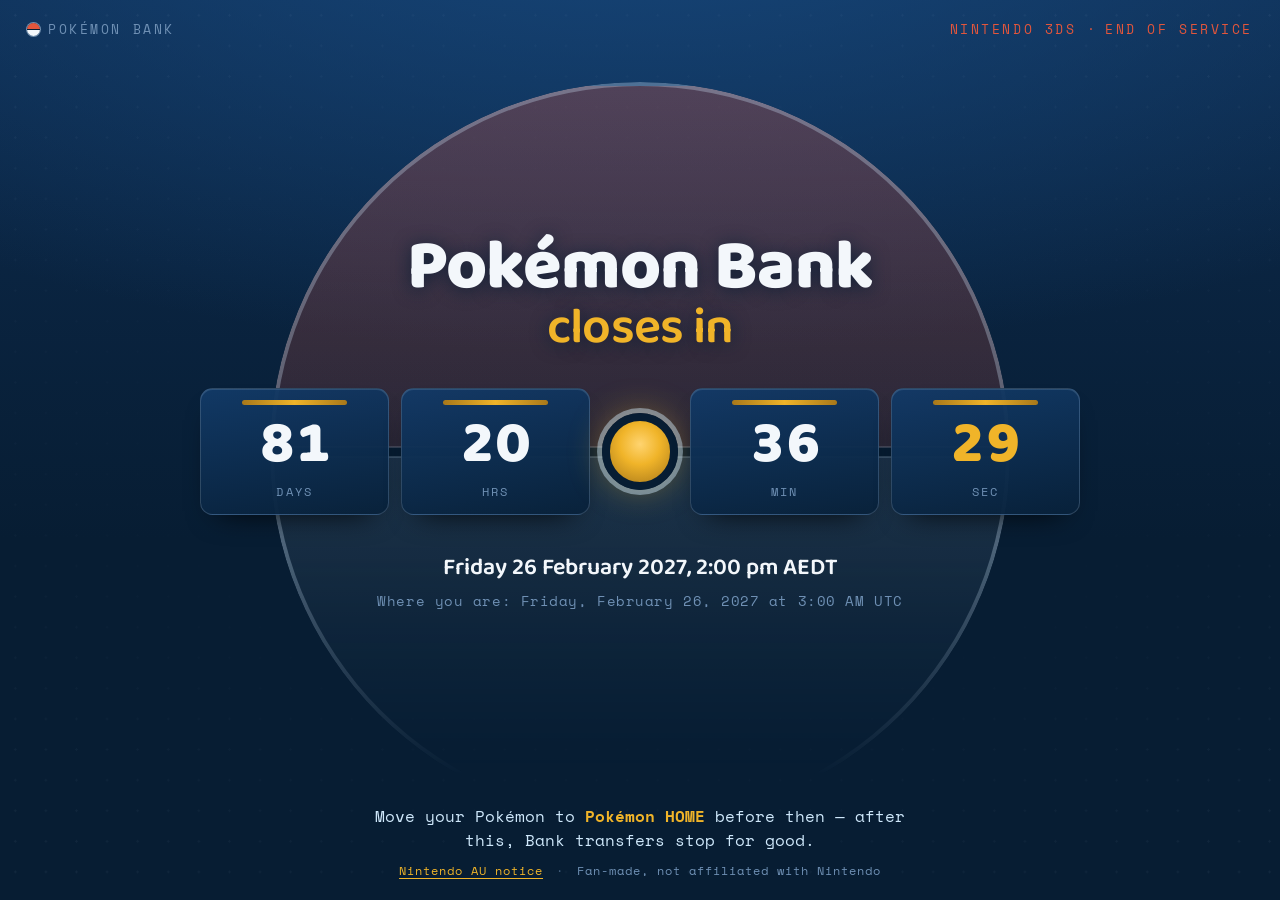
==== commit 80e48747: "feat: shorten the tab title and lead it with the time left The old 53-character title was cut to "Po" ====
--- a/index.html
+++ b/index.html
@@ -3,7 +3,8 @@
 <head>
 <meta charset="utf-8">
 <meta name="viewport" content="width=device-width, initial-scale=1, viewport-fit=cover">
-<title>Pokémon Bank closes in… — countdown to end of service</title>
+<!-- kept short so it survives tab truncation; countdown.js prefixes the time left -->
+<title>Pokémon Bank</title>
 <meta name="description" content="Live countdown to Pokémon Bank and Poké Transporter end of service on Friday 26 February 2027, 2:00 pm AEDT. Move your Pokémon to Pokémon HOME before the vault shuts.">
 <meta name="theme-color" content="#071d33">
 <meta property="og:title" content="Pokémon Bank closes in…">
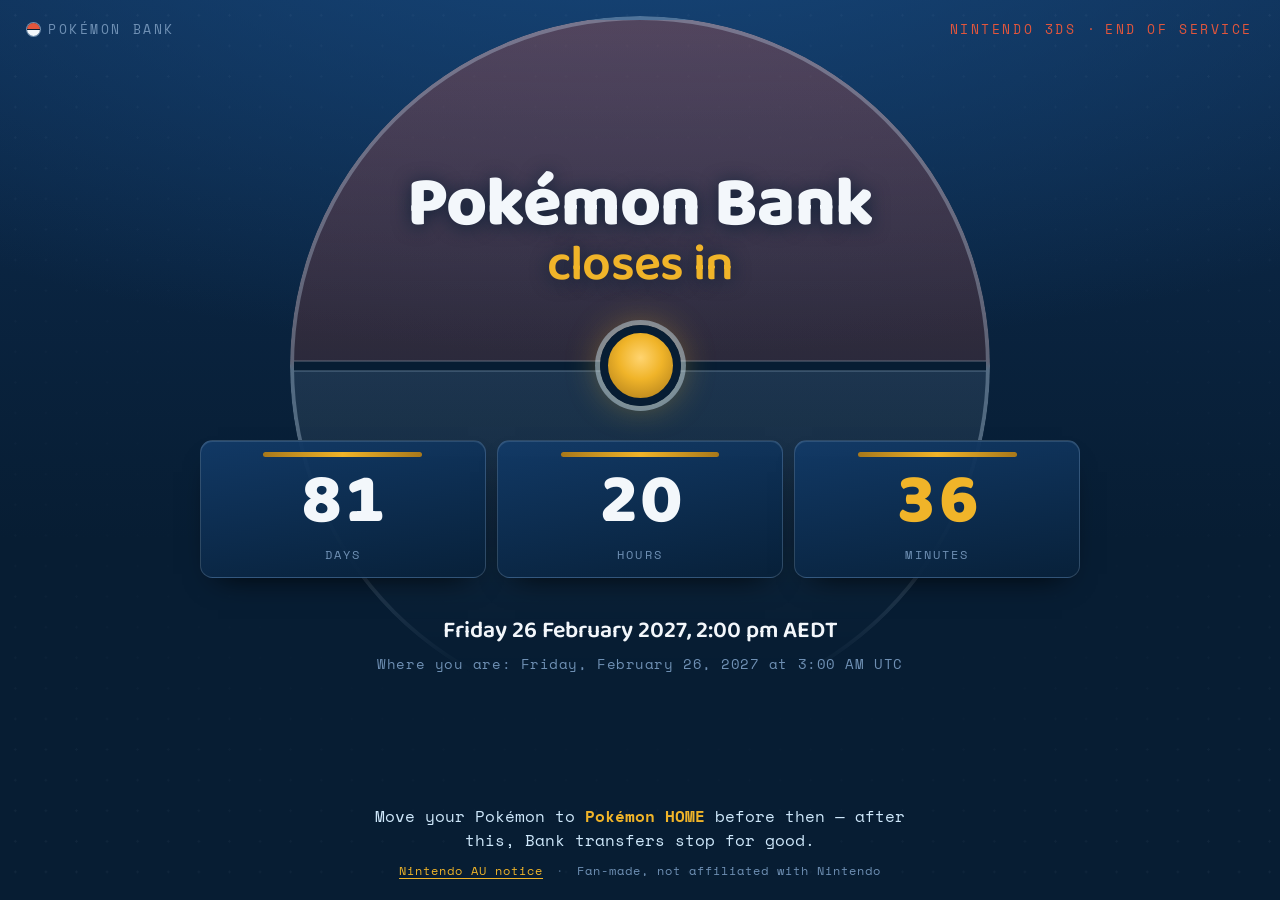
==== commit b72a064c: "feat: drop the seconds counter and add SEO metadata The seconds digit changed 86,400 times a day to " ====
--- a/index.html
+++ b/index.html
@@ -3,14 +3,95 @@
 <head>
 <meta charset="utf-8">
 <meta name="viewport" content="width=device-width, initial-scale=1, viewport-fit=cover">
-<!-- kept short so it survives tab truncation; countdown.js prefixes the time left -->
-<title>Pokémon Bank</title>
-<meta name="description" content="Live countdown to Pokémon Bank and Poké Transporter end of service on Friday 26 February 2027, 2:00 pm AEDT. Move your Pokémon to Pokémon HOME before the vault shuts.">
+<!-- Short enough to survive tab truncation; countdown.js prefixes the time left. -->
+<title>Pokémon Bank Countdown — when does Pokémon Bank shut down?</title>
+<link rel="canonical" href="https://lachlanalston.github.io/poke-bank-countdown/">
+<meta name="description" content="Pokémon Bank and Poké Transporter end of service is Friday 26 February 2027 at 2:00 pm AEDT (03:00 UTC). Live countdown, plus what you need to do: move your Pokémon to Pokémon HOME before the deadline or they stay stranded on your Nintendo 3DS.">
+<meta name="robots" content="index, follow, max-image-preview:large, max-snippet:-1">
 <meta name="theme-color" content="#071d33">
-<meta property="og:title" content="Pokémon Bank closes in…">
-<meta property="og:description" content="Pokémon Bank and Poké Transporter end service on 26 February 2027. Get your Pokémon out.">
+<meta name="author" content="Fan-made — not affiliated with Nintendo">
+
 <meta property="og:type" content="website">
-<link rel="icon" href="data:image/svg+xml,<svg xmlns='http://www.w3.org/2000/svg' viewBox='0 0 32 32'><circle cx='16' cy='16' r='14' fill='%23e2563c'/><path d='M2.3 16a13.7 13.7 0 0 0 27.4 0z' fill='%23f3f7fb'/><path d='M2 16h28' stroke='%23071d33' stroke-width='3'/><circle cx='16' cy='16' r='5' fill='%23071d33'/><circle cx='16' cy='16' r='2.6' fill='%23f0b429'/></svg>">
+<meta property="og:site_name" content="Pokémon Bank Countdown">
+<meta property="og:url" content="https://lachlanalston.github.io/poke-bank-countdown/">
+<meta property="og:title" content="Pokémon Bank closes 26 February 2027">
+<meta property="og:description" content="Live countdown to Pokémon Bank and Poké Transporter end of service, 2:00 pm AEDT on Friday 26 February 2027. Move your Pokémon to Pokémon HOME before then.">
+<meta property="og:image" content="https://lachlanalston.github.io/poke-bank-countdown/og.png">
+<meta property="og:image:width" content="1200">
+<meta property="og:image:height" content="630">
+<meta property="og:image:alt" content="A Poké Ball vault door with a countdown to Pokémon Bank's end of service.">
+<meta name="twitter:card" content="summary_large_image">
+<meta name="twitter:title" content="Pokémon Bank closes 26 February 2027">
+<meta name="twitter:description" content="Live countdown to Pokémon Bank end of service. Move your Pokémon to Pokémon HOME before 2:00 pm AEDT.">
+<meta name="twitter:image" content="https://lachlanalston.github.io/poke-bank-countdown/og.png">
+
+<!-- Structured data: the answer in machine-readable form, which is what
+     search engines and LLM crawlers lift when someone asks the question. -->
+<script type="application/ld+json">
+{
+  "@context": "https://schema.org",
+  "@graph": [
+    {
+      "@type": "WebSite",
+      "@id": "https://lachlanalston.github.io/poke-bank-countdown/#website",
+      "url": "https://lachlanalston.github.io/poke-bank-countdown/",
+      "name": "Pokémon Bank Countdown",
+      "description": "Live countdown to Pokémon Bank and Poké Transporter end of service on 26 February 2027.",
+      "inLanguage": "en"
+    },
+    {
+      "@type": "WebPage",
+      "@id": "https://lachlanalston.github.io/poke-bank-countdown/#webpage",
+      "url": "https://lachlanalston.github.io/poke-bank-countdown/",
+      "isPartOf": { "@id": "https://lachlanalston.github.io/poke-bank-countdown/#website" },
+      "name": "Pokémon Bank Countdown — when does Pokémon Bank shut down?",
+      "description": "Pokémon Bank and Poké Transporter end of service is Friday 26 February 2027 at 2:00 pm AEDT (03:00 UTC).",
+      "primaryImageOfPage": "https://lachlanalston.github.io/poke-bank-countdown/og.png",
+      "citation": "https://www.nintendo.com/au/support/articles/pokemon-bank-end-of-service/"
+    },
+    {
+      "@type": "FAQPage",
+      "@id": "https://lachlanalston.github.io/poke-bank-countdown/#faq",
+      "isPartOf": { "@id": "https://lachlanalston.github.io/poke-bank-countdown/#website" },
+      "mainEntity": [
+        {
+          "@type": "Question",
+          "name": "When does Pokémon Bank shut down?",
+          "acceptedAnswer": {
+            "@type": "Answer",
+            "text": "Pokémon Bank and Poké Transporter end service on Friday 26 February 2027 at 2:00 pm AEDT, which is 03:00 UTC on the same day."
+          }
+        },
+        {
+          "@type": "Question",
+          "name": "What happens to Pokémon left in Pokémon Bank?",
+          "acceptedAnswer": {
+            "@type": "Answer",
+            "text": "Once the service ends, transferring Pokémon from Pokémon Bank to Pokémon HOME is no longer possible, so anything still stored in Bank stays there and becomes unreachable."
+          }
+        },
+        {
+          "@type": "Question",
+          "name": "How do I move Pokémon out of Pokémon Bank before it closes?",
+          "acceptedAnswer": {
+            "@type": "Answer",
+            "text": "Open Pokémon Bank on a Nintendo 3DS that is connected to the internet and move your boxes to Pokémon HOME on Nintendo Switch. Both consoles must use the same Nintendo Account, and transferring from Bank requires a Pokémon HOME Premium Plan. The transfer is one way."
+          }
+        },
+        {
+          "@type": "Question",
+          "name": "Can I still download Pokémon Bank?",
+          "acceptedAnswer": {
+            "@type": "Answer",
+            "text": "No. Nintendo states that Pokémon Bank is not currently available for download, so you need it already installed on your Nintendo 3DS."
+          }
+        }
+      ]
+    }
+  ]
+}
+</script>
+
 <link rel="preconnect" href="https://fonts.googleapis.com">
 <link rel="preconnect" href="https://fonts.gstatic.com" crossorigin>
 <link href="https://fonts.googleapis.com/css2?family=Baloo+2:wght@600;800&family=Space+Mono:wght@400;700&display=swap" rel="stylesheet">
@@ -30,31 +111,25 @@
   <main class="stage">
     <h1 id="hero-title">Pokémon Bank <span class="hero__verb">closes in</span></h1>
 
-    <!-- the vault door is a Poké Ball; its seam runs along the deposit row,
-         and its button sits in the middle of the row, not behind it -->
+    <!-- the vault door is a Poké Ball: the hub holds its centre button,
+         and the ball is centred on that hub so the seam runs across it -->
+    <div class="hub" aria-hidden="true">
+      <div class="pokeball"><span class="pokeball__seam"></span></div>
+      <span class="pivot"></span>
+    </div>
+
     <div class="boxes" id="boxes" aria-hidden="true">
-      <div class="pokeball">
-        <span class="pokeball__seam"></span>
-      </div>
-
       <div class="box">
         <span class="box__digits" id="days">—</span>
         <span class="box__label">days</span>
       </div>
       <div class="box">
         <span class="box__digits" id="hours">—</span>
-        <span class="box__label">hrs</span>
+        <span class="box__label">hours</span>
       </div>
-
-      <span class="pivot"></span>
-
-      <div class="box">
+      <div class="box box--live">
         <span class="box__digits" id="minutes">—</span>
-        <span class="box__label">min</span>
-      </div>
-      <div class="box box--seconds">
-        <span class="box__digits" id="seconds">—</span>
-        <span class="box__label">sec</span>
+        <span class="box__label">minutes</span>
       </div>
     </div>
     <p class="sr-only" id="countdown-sr" role="status" aria-live="polite">Loading the countdown.</p>
--- a/styles.css
+++ b/styles.css
@@ -73,7 +73,7 @@
   top: 50%;
   left: 50%;
   translate: -50% -50%;
-  width: min(90vmin, 740px);
+  width: min(82vmin, 700px);
   aspect-ratio: 1;
   border-radius: 50%;
   z-index: -1;            /* behind the headline, above the dot wash */
@@ -106,12 +106,19 @@
     0  1px 0 rgba(207, 232, 251, 0.34);
 }
 
-/* the ball's centre button, sitting in the middle of the deposit row */
+/* the hub: a dedicated slot for the ball's centre button, directly
+   above the deposit row, so the seam reads without crowding the boxes */
+.hub {
+  position: relative;
+  display: grid;
+  place-items: center;
+}
+
+/* the ball's centre button */
 .pivot {
   position: relative;
   z-index: 1;
-  align-self: center;
-  width: clamp(30px, 8.5vmin, 78px);
+  width: clamp(34px, 9vmin, 82px);
   aspect-ratio: 1;
   border-radius: 50%;
   background: radial-gradient(circle at 50% 38%, #ffd470 0%, var(--coin) 42%, var(--coin-dim) 100%);
@@ -202,13 +209,11 @@
 /* ── the deposit boxes ──────────────────────────────────────── */
 
 .boxes {
-  position: relative;
-  display: grid;
-  grid-template-columns: repeat(2, minmax(0, 1fr)) auto repeat(2, minmax(0, 1fr));
-  align-items: stretch;
+  display: grid;
+  grid-template-columns: repeat(3, minmax(0, 1fr));
   gap: clamp(5px, 1.3vmin, 14px);
   width: 100%;
-  max-width: min(100%, 820px);
+  max-width: min(100%, 700px);
 }
 
 .box {
@@ -238,7 +243,7 @@
   font-family: var(--font-display);
   font-weight: 800;
   line-height: 1;
-  font-size: clamp(1.3rem, min(8vw, 6.6vh), 3.9rem);
+  font-size: clamp(1.5rem, min(11.5vw, 8vh), 4.4rem);
   color: var(--paper);
   font-variant-numeric: tabular-nums;
 }
@@ -252,7 +257,7 @@
   color: var(--steel);
 }
 
-.box--seconds .box__digits { color: var(--coin); }
+.box--live .box__digits { color: var(--coin); }
 
 /* final day: the whole vault goes red */
 .boxes.is-urgent .box__digits { color: var(--ball-red); }
@@ -333,10 +338,11 @@
     text-align: left;
   }
   #hero-title     { grid-column: 1; grid-row: 1; font-size: clamp(1.4rem, 4.6vw, 2.6rem); }
-  .boxes          { grid-column: 2; grid-row: 1; max-width: none; }
+  .hub            { grid-column: 2; grid-row: 1; }
+  .boxes          { grid-column: 2; grid-row: 2; max-width: none; }
   .deadline       { grid-column: 1; grid-row: 2; }
   .deadline strong { font-size: clamp(0.72rem, 1.9vw, 1.05rem); }
-  .pokeball       { width: min(104vmin, 560px); }
+  .pokeball       { width: min(92vmin, 470px); }
 }
 
 /* narrow screens: the console name goes, the warning stays */
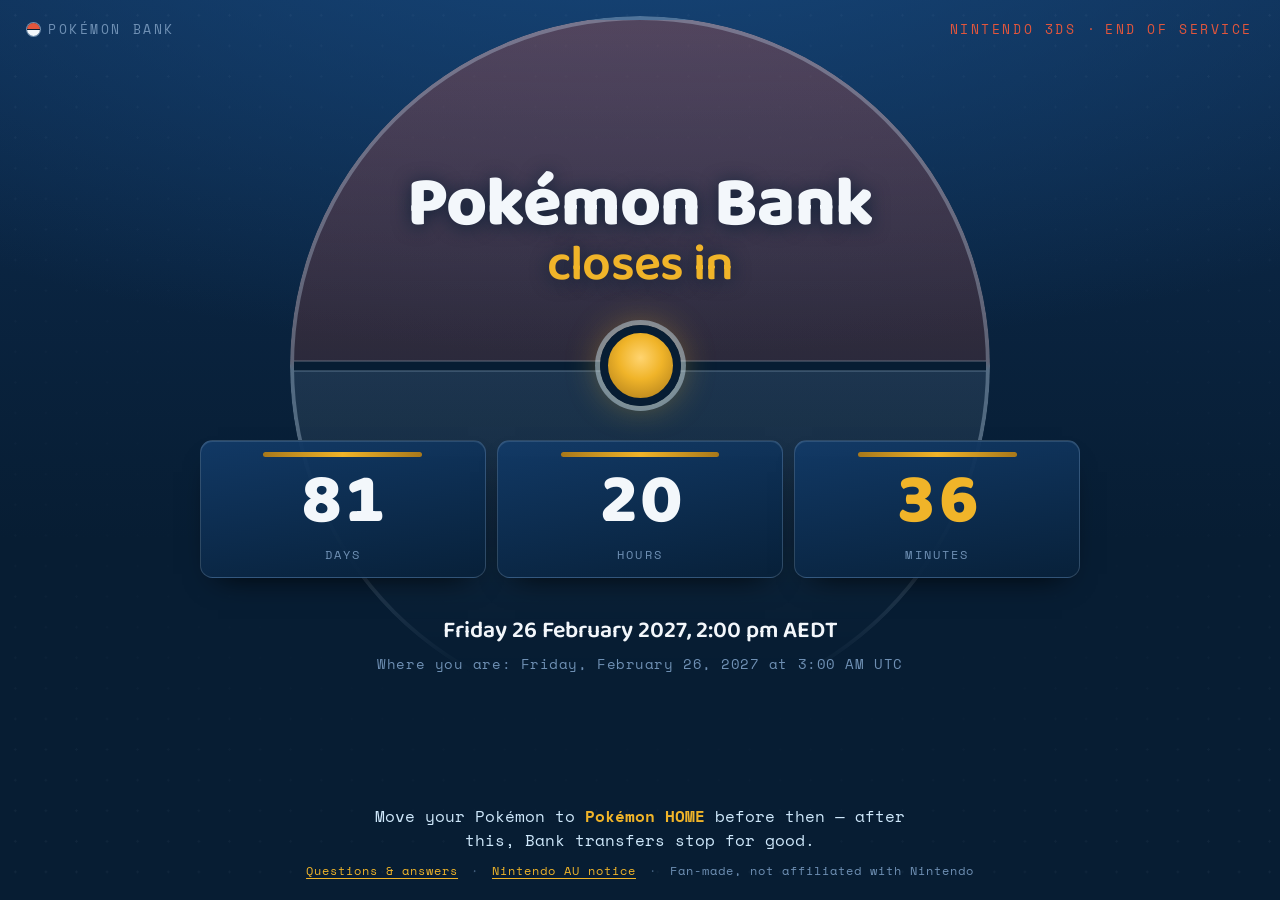
==== commit 5e08479f: "feat: add an FAQ page carrying the answers as crawlable text The countdown page is deliberately abou" ====
--- a/index.html
+++ b/index.html
@@ -6,22 +6,23 @@
 <!-- Short enough to survive tab truncation; countdown.js prefixes the time left. -->
 <title>Pokémon Bank Countdown — when does Pokémon Bank shut down?</title>
 <link rel="canonical" href="https://lachlanalston.github.io/poke-bank-countdown/">
-<meta name="description" content="Pokémon Bank and Poké Transporter end of service is Friday 26 February 2027 at 2:00 pm AEDT (03:00 UTC). Live countdown, plus what you need to do: move your Pokémon to Pokémon HOME before the deadline or they stay stranded on your Nintendo 3DS.">
+<meta name="description" content="Pokemon Bank countdown: Pokémon Bank and Poké Transporter shut down on Friday 26 February 2027 at 2:00 pm AEDT — 3:00 am GMT Friday, 10:00 pm EST and 7:00 pm PST on Thursday 25 February. Live countdown of days, hours and minutes, and how to move your Pokémon to Pokémon HOME before the deadline.">
 <meta name="robots" content="index, follow, max-image-preview:large, max-snippet:-1">
 <meta name="theme-color" content="#071d33">
 <meta name="author" content="Fan-made — not affiliated with Nintendo">
+<meta name="keywords" content="Pokemon Bank countdown, Pokémon Bank shutting down, Pokemon Bank end of service, Pokemon Bank shutdown date, Poké Transporter end of service, Pokemon Bank to Pokemon HOME transfer deadline, when does Pokemon Bank close, Nintendo 3DS Pokemon Bank">
 
 <meta property="og:type" content="website">
 <meta property="og:site_name" content="Pokémon Bank Countdown">
 <meta property="og:url" content="https://lachlanalston.github.io/poke-bank-countdown/">
-<meta property="og:title" content="Pokémon Bank closes 26 February 2027">
+<meta property="og:title" content="Pokémon Bank countdown — closes 26 February 2027">
 <meta property="og:description" content="Live countdown to Pokémon Bank and Poké Transporter end of service, 2:00 pm AEDT on Friday 26 February 2027. Move your Pokémon to Pokémon HOME before then.">
 <meta property="og:image" content="https://lachlanalston.github.io/poke-bank-countdown/og.png">
 <meta property="og:image:width" content="1200">
 <meta property="og:image:height" content="630">
 <meta property="og:image:alt" content="A Poké Ball vault door with a countdown to Pokémon Bank's end of service.">
 <meta name="twitter:card" content="summary_large_image">
-<meta name="twitter:title" content="Pokémon Bank closes 26 February 2027">
+<meta name="twitter:title" content="Pokémon Bank countdown — closes 26 February 2027">
 <meta name="twitter:description" content="Live countdown to Pokémon Bank end of service. Move your Pokémon to Pokémon HOME before 2:00 pm AEDT.">
 <meta name="twitter:image" content="https://lachlanalston.github.io/poke-bank-countdown/og.png">
 
@@ -43,16 +44,21 @@
       "@type": "WebPage",
       "@id": "https://lachlanalston.github.io/poke-bank-countdown/#webpage",
       "url": "https://lachlanalston.github.io/poke-bank-countdown/",
-      "isPartOf": { "@id": "https://lachlanalston.github.io/poke-bank-countdown/#website" },
+      "isPartOf": {
+        "@id": "https://lachlanalston.github.io/poke-bank-countdown/#website"
+      },
       "name": "Pokémon Bank Countdown — when does Pokémon Bank shut down?",
-      "description": "Pokémon Bank and Poké Transporter end of service is Friday 26 February 2027 at 2:00 pm AEDT (03:00 UTC).",
+      "description": "Pokemon Bank countdown. Pokémon Bank and Poké Transporter end of service is Friday 26 February 2027 at 2:00 pm AEDT (03:00 UTC), which is Thursday 25 February evening in North America.",
       "primaryImageOfPage": "https://lachlanalston.github.io/poke-bank-countdown/og.png",
-      "citation": "https://www.nintendo.com/au/support/articles/pokemon-bank-end-of-service/"
+      "citation": "https://www.nintendo.com/au/support/articles/pokemon-bank-end-of-service/",
+      "keywords": "Pokemon Bank countdown, Pokemon Bank shutting down, Pokemon Bank end of service, Poke Transporter, Pokemon HOME transfer deadline"
     },
     {
       "@type": "FAQPage",
       "@id": "https://lachlanalston.github.io/poke-bank-countdown/#faq",
-      "isPartOf": { "@id": "https://lachlanalston.github.io/poke-bank-countdown/#website" },
+      "isPartOf": {
+        "@id": "https://lachlanalston.github.io/poke-bank-countdown/#website"
+      },
       "mainEntity": [
         {
           "@type": "Question",
@@ -64,10 +70,26 @@
         },
         {
           "@type": "Question",
+          "name": "What time does Pokémon Bank close in my timezone?",
+          "acceptedAnswer": {
+            "@type": "Answer",
+            "text": "Friday 26 February 2027 at 2:00 pm AEDT in Sydney and Melbourne. That is 11:00 am AWST in Perth, 12:00 noon JST in Japan, 4:00 pm NZDT in New Zealand, 3:00 am GMT in the UK and 4:00 am CET in central Europe on the same Friday — and, because of the date line, Thursday 25 February in North America: 10:00 pm EST, 9:00 pm CST, 8:00 pm MST and 7:00 pm PST. In UTC the deadline is 03:00 on 26 February 2027."
+          }
+        },
+        {
+          "@type": "Question",
+          "name": "How long until Pokémon Bank closes?",
+          "acceptedAnswer": {
+            "@type": "Answer",
+            "text": "This page counts the days, hours and minutes left until the 26 February 2027 deadline, recalculated live against your own clock."
+          }
+        },
+        {
+          "@type": "Question",
           "name": "What happens to Pokémon left in Pokémon Bank?",
           "acceptedAnswer": {
             "@type": "Answer",
-            "text": "Once the service ends, transferring Pokémon from Pokémon Bank to Pokémon HOME is no longer possible, so anything still stored in Bank stays there and becomes unreachable."
+            "text": "Once the service ends, transferring Pokémon from Pokémon Bank to Pokémon HOME is no longer possible, so anything still stored in Bank stays there and becomes unreachable. Move everything out before the deadline."
           }
         },
         {
@@ -75,7 +97,31 @@
           "name": "How do I move Pokémon out of Pokémon Bank before it closes?",
           "acceptedAnswer": {
             "@type": "Answer",
-            "text": "Open Pokémon Bank on a Nintendo 3DS that is connected to the internet and move your boxes to Pokémon HOME on Nintendo Switch. Both consoles must use the same Nintendo Account, and transferring from Bank requires a Pokémon HOME Premium Plan. The transfer is one way."
+            "text": "Open Pokémon Bank on a Nintendo 3DS that is connected to the internet and move your boxes to Pokémon HOME on Nintendo Switch. Both consoles must use the same Nintendo Account. The transfer runs one way only."
+          }
+        },
+        {
+          "@type": "Question",
+          "name": "Do I need a Pokémon HOME Premium Plan to transfer from Pokémon Bank?",
+          "acceptedAnswer": {
+            "@type": "Answer",
+            "text": "Yes. Moving Pokémon from Pokémon Bank into Pokémon HOME requires a Pokémon HOME Premium Plan. The free plan cannot receive Bank transfers."
+          }
+        },
+        {
+          "@type": "Question",
+          "name": "Can I move Pokémon back from Pokémon HOME to Pokémon Bank?",
+          "acceptedAnswer": {
+            "@type": "Answer",
+            "text": "No. The Bank to HOME transfer is one way. Once a Pokémon has left Pokémon Bank it cannot be sent back, so check what you are moving before you confirm."
+          }
+        },
+        {
+          "@type": "Question",
+          "name": "Is Poké Transporter shutting down too?",
+          "acceptedAnswer": {
+            "@type": "Answer",
+            "text": "Poké Transporter works through Pokémon Bank, so finish any Poké Transporter moves before the same deadline. It is the tool that brings Pokémon from the Virtual Console releases of Red, Blue, Yellow, Gold, Silver and Crystal, and from Black, White, Black 2 and White 2, into Pokémon Bank."
           }
         },
         {
@@ -83,7 +129,15 @@
           "name": "Can I still download Pokémon Bank?",
           "acceptedAnswer": {
             "@type": "Answer",
-            "text": "No. Nintendo states that Pokémon Bank is not currently available for download, so you need it already installed on your Nintendo 3DS."
+            "text": "No. Nintendo states that Pokémon Bank is not currently available for download, so you need it already installed on your Nintendo 3DS. The Nintendo 3DS eShop is closed."
+          }
+        },
+        {
+          "@type": "Question",
+          "name": "What is Pokémon Bank?",
+          "acceptedAnswer": {
+            "@type": "Answer",
+            "text": "Pokémon Bank is a Nintendo 3DS application that stores Pokémon online across the 3DS era games. With Poké Transporter it also accepts Pokémon from the Virtual Console and Generation 5 games. It is being retired, and Pokémon HOME on Nintendo Switch is where those Pokémon live afterwards."
           }
         }
       ]
@@ -97,7 +151,7 @@
 <link href="https://fonts.googleapis.com/css2?family=Baloo+2:wght@600;800&family=Space+Mono:wght@400;700&display=swap" rel="stylesheet">
 <link rel="stylesheet" href="styles.css">
 </head>
-<body>
+<body class="lock">
 
 <div class="screen vault">
 
@@ -143,6 +197,8 @@
   <footer class="foot">
     <p class="cta">Move your Pokémon to <strong>Pokémon&nbsp;HOME</strong> before then &mdash; after this, Bank transfers stop for good.</p>
     <p class="meta">
+      <a href="faq.html">Questions &amp; answers</a>
+      <span class="meta__sep">&middot;</span>
       <a href="https://www.nintendo.com/au/support/articles/pokemon-bank-end-of-service/" rel="noopener">Nintendo&nbsp;AU notice</a>
       <span class="meta__sep">&middot;</span>
       Fan-made, not affiliated with Nintendo
--- a/styles.css
+++ b/styles.css
@@ -20,6 +20,7 @@
 
   --font-display: "Baloo 2", "Trebuchet MS", system-ui, sans-serif;
   --font-util:    "Space Mono", ui-monospace, monospace;
+  --font-body:    "Nunito Sans", system-ui, -apple-system, sans-serif;  /* FAQ prose only */
 
   /* Every size is clamped against BOTH axes: the width term wins on a
      phone, the height term wins on a short landscape window. */
@@ -29,10 +30,15 @@
 *, *::before, *::after { box-sizing: border-box; }
 
 html, body {
-  height: 100%;
   margin: 0;
   padding: 0;
-  overflow: hidden;              /* no scrolling, anywhere */
+}
+
+/* The countdown page opts into the one-screen lock; the FAQ is a document
+   and scrolls like one. */
+html:has(body.lock), body.lock {
+  height: 100%;
+  overflow: hidden;
   overscroll-behavior: none;
 }
 
@@ -365,3 +371,117 @@
 @media (prefers-reduced-motion: reduce) {
   .pivot { animation: none; }
 }
+
+
+/* ───────────────────────────────────────────────────────────────
+   The FAQ document. Same vault, but it scrolls: this is the page
+   that carries the answers as text a crawler can actually read.
+   ─────────────────────────────────────────────────────────────── */
+
+.doc {
+  max-width: 68ch;
+  margin-inline: auto;
+  padding:
+    clamp(28px, 6vmin, 72px)
+    calc(env(safe-area-inset-right) + clamp(18px, 4vmin, 32px))
+    clamp(48px, 10vmin, 96px)
+    calc(env(safe-area-inset-left) + clamp(18px, 4vmin, 32px));
+  font-family: var(--font-body);
+  font-size: clamp(1rem, 2.7vw, 1.1rem);
+  line-height: 1.65;
+}
+
+.doc__back {
+  display: inline-flex;
+  align-items: center;
+  gap: 0.6em;
+  font-size: 0.78rem;
+  letter-spacing: 0.18em;
+  text-transform: uppercase;
+  text-decoration: none;
+  color: var(--steel);
+}
+.doc__back:hover { color: var(--coin); }
+.doc__back .bar__pip { width: 1.1em; height: 1.1em; }
+
+.doc h1 {
+  margin: clamp(22px, 4vmin, 38px) 0 0.3em;
+  font-family: var(--font-display);
+  font-weight: 800;
+  font-size: clamp(1.9rem, 7vw, 3rem);
+  line-height: 1.05;
+  color: var(--paper);
+}
+
+.doc__standfirst {
+  margin: 0 0 clamp(26px, 5vmin, 44px);
+  font-family: var(--font-body);
+  font-size: clamp(1rem, 3vw, 1.15rem);
+  color: var(--bank-sky);
+}
+.doc__standfirst strong { color: var(--coin); font-weight: 700; }
+
+.doc h2 {
+  margin: clamp(30px, 5vmin, 48px) 0 0.5em;
+  font-family: var(--font-display);
+  font-weight: 600;
+  font-size: clamp(1.15rem, 4vw, 1.45rem);
+  line-height: 1.2;
+  color: var(--paper);
+  padding-top: clamp(18px, 3vmin, 26px);
+  border-top: 1px solid rgba(111, 144, 180, 0.26);
+}
+
+.doc h2:first-of-type { border-top: 0; padding-top: 0; }
+
+.doc p { margin: 0 0 1em; }
+.doc p:last-child { margin-bottom: 0; }
+
+.doc ol, .doc ul { margin: 0 0 1em; padding-left: 1.3em; }
+.doc li { margin-bottom: 0.5em; }
+.doc li::marker { color: var(--coin); }
+
+/* the timezone table: the answer people actually arrive looking for */
+.zones {
+  width: 100%;
+  margin: 0 0 1em;
+  border-collapse: collapse;
+  font-size: clamp(0.82rem, 2.4vw, 0.92rem);
+}
+.zones caption {
+  text-align: left;
+  padding-bottom: 0.7em;
+  color: var(--steel);
+  font-size: 0.82em;
+}
+.zones th, .zones td {
+  text-align: left;
+  padding: 0.55em 0.7em 0.55em 0;
+  border-bottom: 1px solid rgba(111, 144, 180, 0.2);
+  vertical-align: top;
+}
+.zones thead th {
+  font-size: 0.74em;
+  letter-spacing: 0.16em;
+  text-transform: uppercase;
+  color: var(--steel);
+  font-weight: 400;
+}
+.zones tbody th { font-weight: 400; color: var(--bank-sky); }
+.zones td {
+  color: var(--paper);
+  font-family: var(--font-util);
+  font-variant-numeric: tabular-nums;
+}
+.zones tr.is-key td, .zones tr.is-key th { color: var(--coin); }
+
+.doc__note {
+  margin: clamp(30px, 5vmin, 48px) 0 0;
+  padding-top: clamp(18px, 3vmin, 26px);
+  border-top: 1px solid rgba(111, 144, 180, 0.26);
+  font-size: 0.85rem;
+  color: var(--steel);
+}
+
+/* the countdown page footer link across to here */
+.meta a { white-space: nowrap; }
